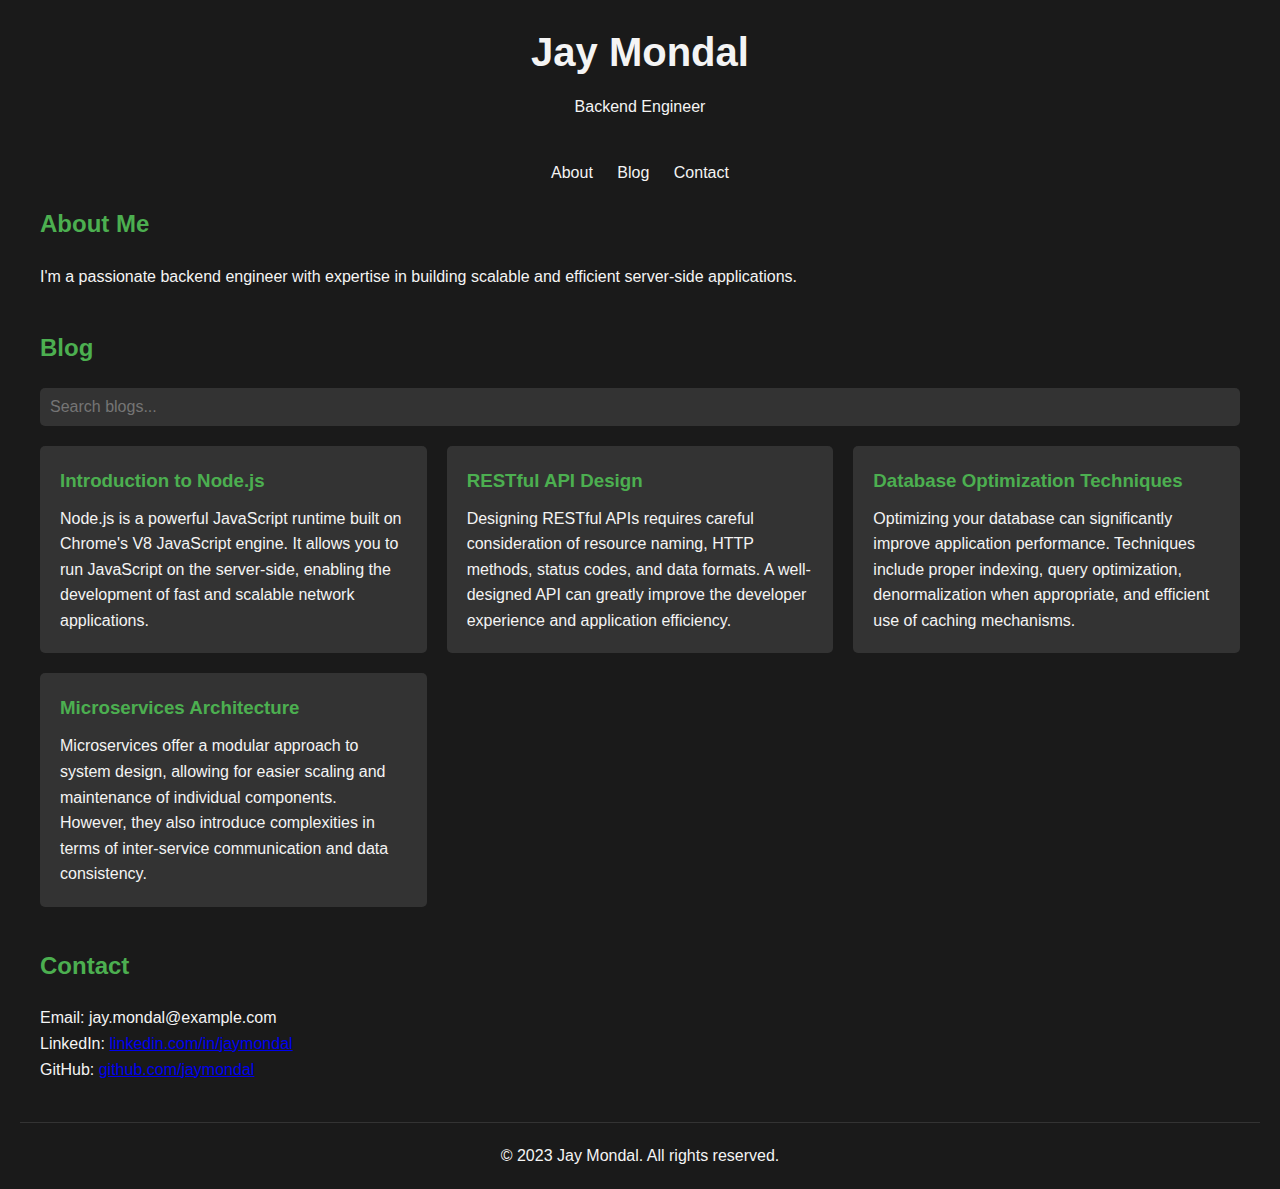
==== index.html @ 89852fc3 "he he he ho ho" ====
<!DOCTYPE html>
<html lang="en">
<head>
    <meta charset="UTF-8">
    <meta name="viewport" content="width=device-width, initial-scale=1.0">
    <title>Jay Mondal - Backend Engineer</title>
    <link rel="stylesheet" href="styles.css">
</head>
<body>
    <header>
        <h1>Jay Mondal</h1>
        <p>Backend Engineer</p>
    </header>

    <nav>
        <a href="#about">About</a>
        <a href="#blog">Blog</a>
        <a href="#contact">Contact</a>
    </nav>

    <main>
        <section id="about">
            <h2>About Me</h2>
            <p>I'm a passionate backend engineer with expertise in building scalable and efficient server-side applications.</p>
        </section>

        <section id="blog">
            <h2>Blog</h2>
            <div id="search-container">
                <input type="text" id="search-input" placeholder="Search blogs...">
            </div>
            <div id="blog-container">
                <!-- Blog posts will be dynamically added here -->
            </div>
        </section>

        <section id="contact">
            <h2>Contact</h2>
            <p>Email: jay.mondal@example.com</p>
            <p>LinkedIn: <a href="https://www.linkedin.com/in/jaymondal" target="_blank">linkedin.com/in/jaymondal</a></p>
            <p>GitHub: <a href="https://github.com/jaymondal" target="_blank">github.com/jaymondal</a></p>
        </section>
    </main>

    <footer>
        <p>&copy; 2023 Jay Mondal. All rights reserved.</p>
    </footer>

    <script src="script.js"></script>
</body>
</html>
---- styles.css ----
* {
    margin: 0;
    padding: 0;
    box-sizing: border-box;
}

body {
    font-family: Arial, sans-serif;
    line-height: 1.6;
    color: #f4f4f4;
    background-color: #1a1a1a;
    padding: 20px;
}

header {
    text-align: center;
    margin-bottom: 40px;
}

h1 {
    font-size: 2.5em;
    margin-bottom: 10px;
    animation: fadeIn 1s ease-in;
}

h2 {
    color: #4CAF50;
    margin-bottom: 20px;
}

nav {
    margin-bottom: 20px;
    text-align: center;
}

nav a {
    color: #f4f4f4;
    text-decoration: none;
    margin: 0 10px;
    transition: color 0.3s ease;
}

nav a:hover {
    color: #4CAF50;
}

main {
    max-width: 1200px;
    margin: 0 auto;
}

section {
    margin-bottom: 40px;
}

#search-container {
    margin-bottom: 20px;
}

#search-input {
    width: 100%;
    padding: 10px;
    font-size: 16px;
    background-color: #333;
    color: #f4f4f4;
    border: none;
    border-radius: 5px;
}

#blog-container {
    display: grid;
    grid-template-columns: repeat(auto-fill, minmax(300px, 1fr));
    gap: 20px;
}

.blog-post {
    background-color: #333;
    padding: 20px;
    border-radius: 5px;
    transition: transform 0.3s ease;
}

.blog-post:hover {
    transform: translateY(-5px);
}

.blog-post h3 {
    margin-bottom: 10px;
    color: #4CAF50;
}

footer {
    text-align: center;
    margin-top: 40px;
    padding-top: 20px;
    border-top: 1px solid #333;
}

@keyframes fadeIn {
    from { opacity: 0; }
    to { opacity: 1; }
}

@media (max-width: 600px) {
    #blog-container {
        grid-template-columns: 1fr;
    }
}
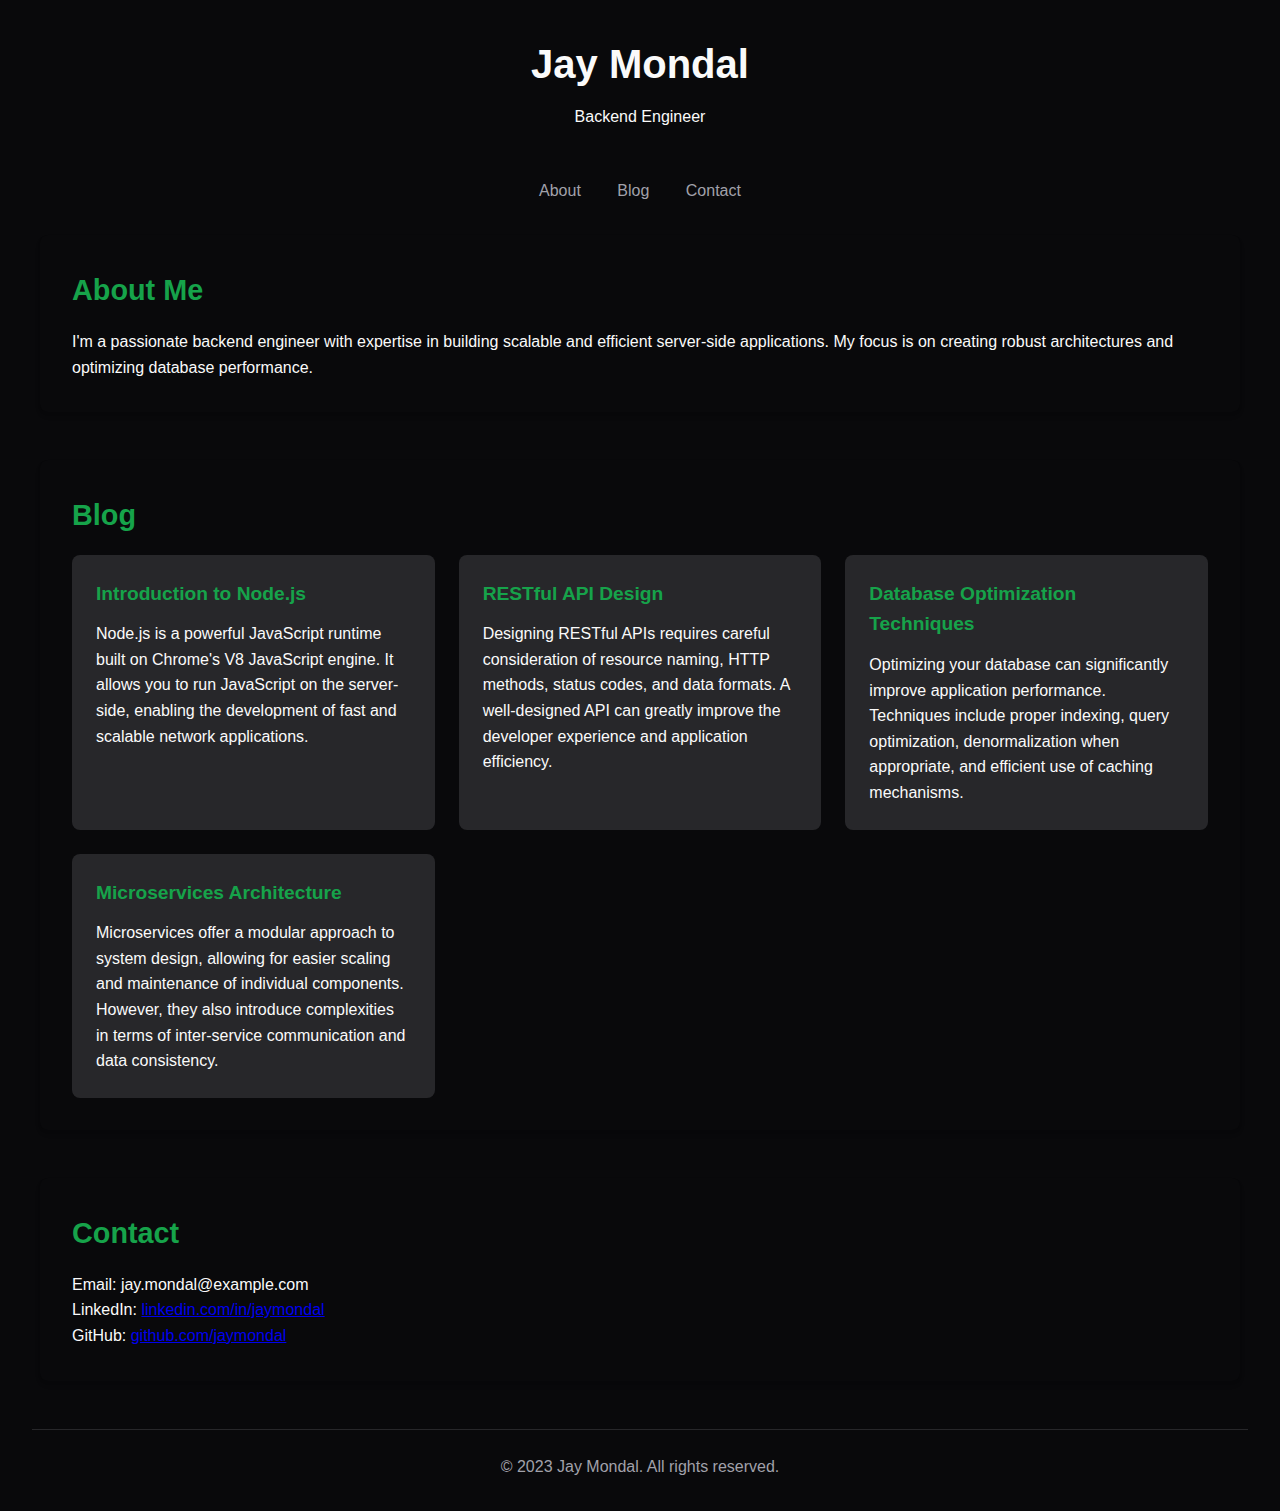
==== commit f2128414: "he he he ho ho" ====
--- a/index.html
+++ b/index.html
@@ -4,7 +4,130 @@
     <meta charset="UTF-8">
     <meta name="viewport" content="width=device-width, initial-scale=1.0">
     <title>Jay Mondal - Backend Engineer</title>
-    <link rel="stylesheet" href="styles.css">
+    <style>
+        :root {
+            --background: hsl(240, 10%, 3.9%);
+            --foreground: hsl(0, 0%, 98%);
+            --card: hsl(240, 10%, 3.9%);
+            --card-foreground: hsl(0, 0%, 98%);
+            --popover: hsl(240, 10%, 3.9%);
+            --popover-foreground: hsl(0, 0%, 98%);
+            --primary: hsl(142.1, 76.2%, 36.3%);
+            --primary-foreground: hsl(355.7, 100%, 97.3%);
+            --secondary: hsl(240, 3.7%, 15.9%);
+            --secondary-foreground: hsl(0, 0%, 98%);
+            --muted: hsl(240, 3.7%, 15.9%);
+            --muted-foreground: hsl(240, 5%, 64.9%);
+            --accent: hsl(240, 3.7%, 15.9%);
+            --accent-foreground: hsl(0, 0%, 98%);
+            --destructive: hsl(0, 62.8%, 30.6%);
+            --destructive-foreground: hsl(0, 0%, 98%);
+            --border: hsl(240, 3.7%, 15.9%);
+            --input: hsl(240, 3.7%, 15.9%);
+            --ring: hsl(142.1, 76.2%, 36.3%);
+            --radius: 0.5rem;
+        }
+
+        * {
+            margin: 0;
+            padding: 0;
+            box-sizing: border-box;
+        }
+
+        body {
+            font-family: -apple-system, BlinkMacSystemFont, "Segoe UI", Roboto, "Helvetica Neue", Arial, sans-serif;
+            line-height: 1.6;
+            color: var(--foreground);
+            background-color: var(--background);
+            padding: 2rem;
+        }
+
+        header {
+            text-align: center;
+            margin-bottom: 3rem;
+        }
+
+        h1 {
+            font-size: 2.5rem;
+            margin-bottom: 0.5rem;
+            font-weight: 700;
+        }
+
+        h2 {
+            color: var(--primary);
+            margin-bottom: 1rem;
+            font-size: 1.8rem;
+            font-weight: 600;
+        }
+
+        nav {
+            margin-bottom: 2rem;
+            text-align: center;
+        }
+
+        nav a {
+            color: var(--muted-foreground);
+            text-decoration: none;
+            margin: 0 1rem;
+            transition: color 0.3s ease;
+            font-weight: 500;
+        }
+
+        nav a:hover {
+            color: var(--primary);
+        }
+
+        main {
+            max-width: 1200px;
+            margin: 0 auto;
+        }
+
+        section {
+            margin-bottom: 3rem;
+            padding: 2rem;
+            background-color: var(--card);
+            border-radius: var(--radius);
+            box-shadow: 0 4px 6px -1px rgba(0, 0, 0, 0.1), 0 2px 4px -1px rgba(0, 0, 0, 0.06);
+        }
+
+        .blog-grid {
+            display: grid;
+            grid-template-columns: repeat(auto-fill, minmax(300px, 1fr));
+            gap: 1.5rem;
+        }
+
+        .blog-post {
+            background-color: var(--accent);
+            padding: 1.5rem;
+            border-radius: var(--radius);
+            transition: transform 0.3s ease;
+        }
+
+        .blog-post:hover {
+            transform: translateY(-5px);
+        }
+
+        .blog-post h3 {
+            margin-bottom: 0.75rem;
+            color: var(--primary);
+            font-size: 1.2rem;
+            font-weight: 600;
+        }
+
+        footer {
+            text-align: center;
+            margin-top: 3rem;
+            padding-top: 1.5rem;
+            border-top: 1px solid var(--border);
+            color: var(--muted-foreground);
+        }
+
+        @media (max-width: 600px) {
+            .blog-grid {
+                grid-template-columns: 1fr;
+            }
+        }
+    </style>
 </head>
 <body>
     <header>
@@ -21,16 +144,28 @@
     <main>
         <section id="about">
             <h2>About Me</h2>
-            <p>I'm a passionate backend engineer with expertise in building scalable and efficient server-side applications.</p>
+            <p>I'm a passionate backend engineer with expertise in building scalable and efficient server-side applications. My focus is on creating robust architectures and optimizing database performance.</p>
         </section>
 
         <section id="blog">
             <h2>Blog</h2>
-            <div id="search-container">
-                <input type="text" id="search-input" placeholder="Search blogs...">
-            </div>
-            <div id="blog-container">
-                <!-- Blog posts will be dynamically added here -->
+            <div class="blog-grid">
+                <div class="blog-post">
+                    <h3>Introduction to Node.js</h3>
+                    <p>Node.js is a powerful JavaScript runtime built on Chrome's V8 JavaScript engine. It allows you to run JavaScript on the server-side, enabling the development of fast and scalable network applications.</p>
+                </div>
+                <div class="blog-post">
+                    <h3>RESTful API Design</h3>
+                    <p>Designing RESTful APIs requires careful consideration of resource naming, HTTP methods, status codes, and data formats. A well-designed API can greatly improve the developer experience and application efficiency.</p>
+                </div>
+                <div class="blog-post">
+                    <h3>Database Optimization Techniques</h3>
+                    <p>Optimizing your database can significantly improve application performance. Techniques include proper indexing, query optimization, denormalization when appropriate, and efficient use of caching mechanisms.</p>
+                </div>
+                <div class="blog-post">
+                    <h3>Microservices Architecture</h3>
+                    <p>Microservices offer a modular approach to system design, allowing for easier scaling and maintenance of individual components. However, they also introduce complexities in terms of inter-service communication and data consistency.</p>
+                </div>
             </div>
         </section>
 
@@ -45,7 +180,5 @@
     <footer>
         <p>&copy; 2023 Jay Mondal. All rights reserved.</p>
     </footer>
-
-    <script src="script.js"></script>
 </body>
 </html>
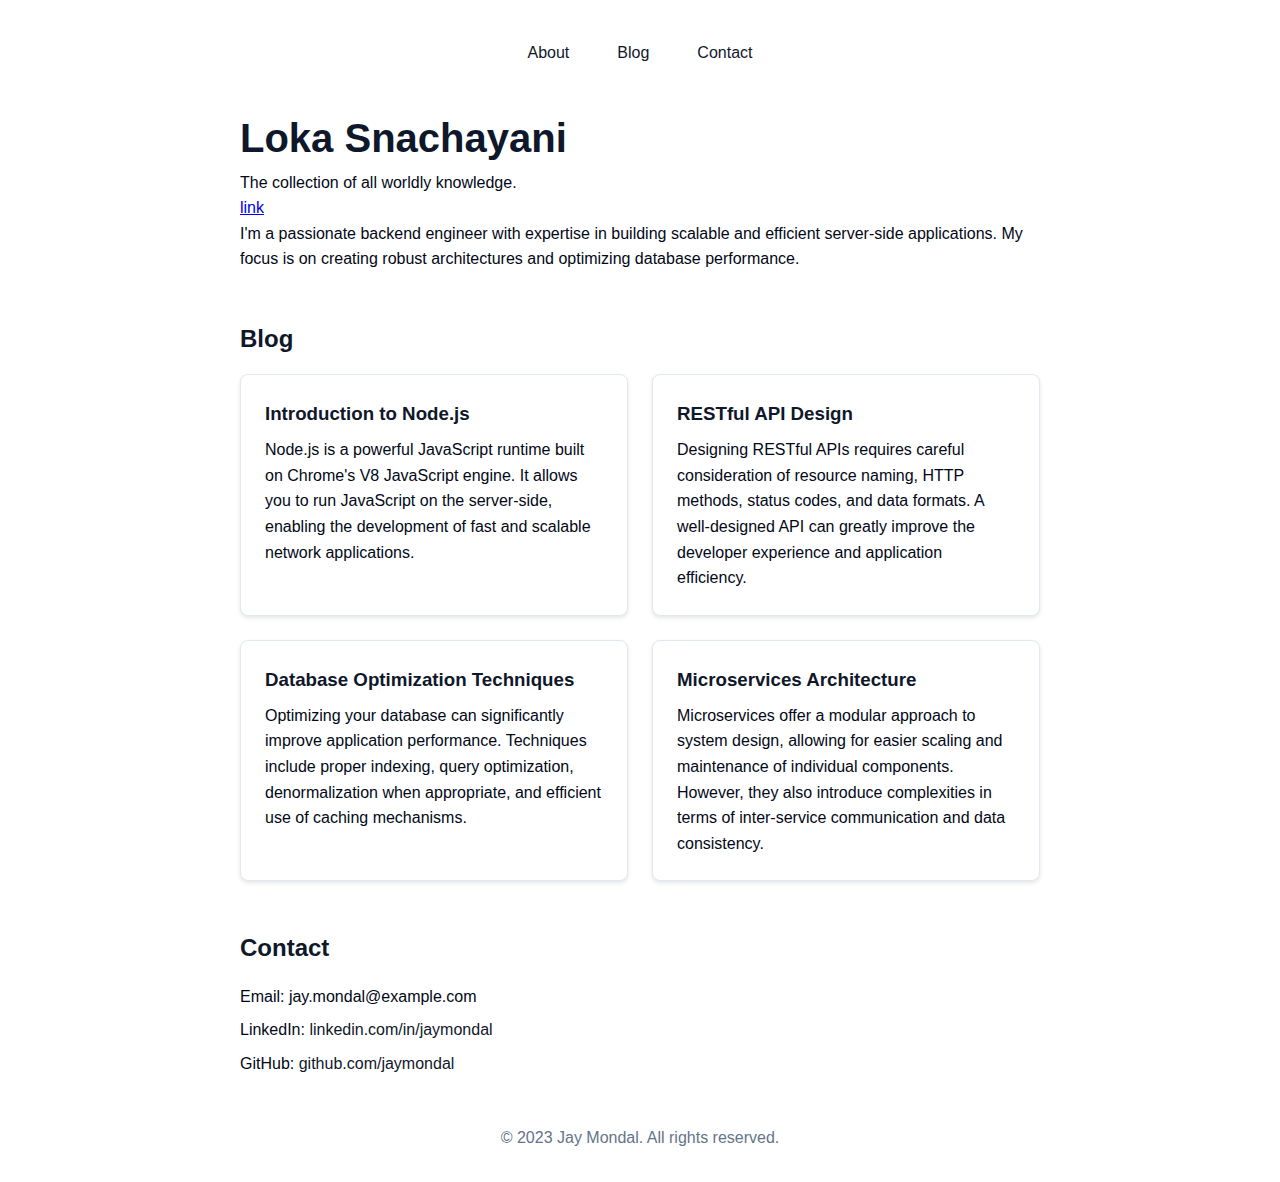
==== commit 8a7e725d: "he he he ho ho1" ====
--- a/index.html
+++ b/index.html
@@ -4,146 +4,28 @@
     <meta charset="UTF-8">
     <meta name="viewport" content="width=device-width, initial-scale=1.0">
     <title>Jay Mondal - Backend Engineer</title>
-    <style>
-        :root {
-            --background: hsl(240, 10%, 3.9%);
-            --foreground: hsl(0, 0%, 98%);
-            --card: hsl(240, 10%, 3.9%);
-            --card-foreground: hsl(0, 0%, 98%);
-            --popover: hsl(240, 10%, 3.9%);
-            --popover-foreground: hsl(0, 0%, 98%);
-            --primary: hsl(142.1, 76.2%, 36.3%);
-            --primary-foreground: hsl(355.7, 100%, 97.3%);
-            --secondary: hsl(240, 3.7%, 15.9%);
-            --secondary-foreground: hsl(0, 0%, 98%);
-            --muted: hsl(240, 3.7%, 15.9%);
-            --muted-foreground: hsl(240, 5%, 64.9%);
-            --accent: hsl(240, 3.7%, 15.9%);
-            --accent-foreground: hsl(0, 0%, 98%);
-            --destructive: hsl(0, 62.8%, 30.6%);
-            --destructive-foreground: hsl(0, 0%, 98%);
-            --border: hsl(240, 3.7%, 15.9%);
-            --input: hsl(240, 3.7%, 15.9%);
-            --ring: hsl(142.1, 76.2%, 36.3%);
-            --radius: 0.5rem;
-        }
-
-        * {
-            margin: 0;
-            padding: 0;
-            box-sizing: border-box;
-        }
-
-        body {
-            font-family: -apple-system, BlinkMacSystemFont, "Segoe UI", Roboto, "Helvetica Neue", Arial, sans-serif;
-            line-height: 1.6;
-            color: var(--foreground);
-            background-color: var(--background);
-            padding: 2rem;
-        }
-
-        header {
-            text-align: center;
-            margin-bottom: 3rem;
-        }
-
-        h1 {
-            font-size: 2.5rem;
-            margin-bottom: 0.5rem;
-            font-weight: 700;
-        }
-
-        h2 {
-            color: var(--primary);
-            margin-bottom: 1rem;
-            font-size: 1.8rem;
-            font-weight: 600;
-        }
-
-        nav {
-            margin-bottom: 2rem;
-            text-align: center;
-        }
-
-        nav a {
-            color: var(--muted-foreground);
-            text-decoration: none;
-            margin: 0 1rem;
-            transition: color 0.3s ease;
-            font-weight: 500;
-        }
-
-        nav a:hover {
-            color: var(--primary);
-        }
-
-        main {
-            max-width: 1200px;
-            margin: 0 auto;
-        }
-
-        section {
-            margin-bottom: 3rem;
-            padding: 2rem;
-            background-color: var(--card);
-            border-radius: var(--radius);
-            box-shadow: 0 4px 6px -1px rgba(0, 0, 0, 0.1), 0 2px 4px -1px rgba(0, 0, 0, 0.06);
-        }
-
-        .blog-grid {
-            display: grid;
-            grid-template-columns: repeat(auto-fill, minmax(300px, 1fr));
-            gap: 1.5rem;
-        }
-
-        .blog-post {
-            background-color: var(--accent);
-            padding: 1.5rem;
-            border-radius: var(--radius);
-            transition: transform 0.3s ease;
-        }
-
-        .blog-post:hover {
-            transform: translateY(-5px);
-        }
-
-        .blog-post h3 {
-            margin-bottom: 0.75rem;
-            color: var(--primary);
-            font-size: 1.2rem;
-            font-weight: 600;
-        }
-
-        footer {
-            text-align: center;
-            margin-top: 3rem;
-            padding-top: 1.5rem;
-            border-top: 1px solid var(--border);
-            color: var(--muted-foreground);
-        }
-
-        @media (max-width: 600px) {
-            .blog-grid {
-                grid-template-columns: 1fr;
-            }
-        }
-    </style>
+    <link rel="stylesheet" href="styles.css">
 </head>
 <body>
     <header>
-        <h1>Jay Mondal</h1>
-        <p>Backend Engineer</p>
+        
+        <nav>
+            <a href="#about">About</a>
+            <a href="#blog">Blog</a>
+            <a href="#contact">Contact</a>
+        </nav>
+
     </header>
 
-    <nav>
-        <a href="#about">About</a>
-        <a href="#blog">Blog</a>
-        <a href="#contact">Contact</a>
-    </nav>
 
     <main>
         <section id="about">
-            <h2>About Me</h2>
+            <div>
+            <h1>Loka Snachayani</h1>
+            <p>The collection of all worldly knowledge.</p>
+            
+            </div>
+            <a href="/blog/1.html">link</a>
             <p>I'm a passionate backend engineer with expertise in building scalable and efficient server-side applications. My focus is on creating robust architectures and optimizing database performance.</p>
         </section>
 
--- a/styles.css
+++ b/styles.css
@@ -0,0 +1,129 @@
+:root {
+  --background: 0 0% 100%;
+  --foreground: 222.2 84% 4.9%;
+  --card: 0 0% 100%;
+  --card-foreground: 222.2 84% 4.9%;
+  --popover: 0 0% 100%;
+  --popover-foreground: 222.2 84% 4.9%;
+  --primary: 222.2 47.4% 11.2%;
+  --primary-foreground: 210 40% 98%;
+  --secondary: 210 40% 96.1%;
+  --secondary-foreground: 222.2 47.4% 11.2%;
+  --muted: 210 40% 96.1%;
+  --muted-foreground: 215.4 16.3% 46.9%;
+  --accent: 210 40% 96.1%;
+  --accent-foreground: 222.2 47.4% 11.2%;
+  --destructive: 0 84.2% 60.2%;
+  --destructive-foreground: 210 40% 98%;
+  --border: 214.3 31.8% 91.4%;
+  --input: 214.3 31.8% 91.4%;
+  --ring: 222.2 84% 4.9%;
+  --radius: 0.5rem;
+}
+
+
+
+* {
+  margin: 0;
+  padding: 0;
+  box-sizing: border-box;
+}
+
+body {
+  font-family: -apple-system, BlinkMacSystemFont, "Segoe UI", Roboto, "Helvetica Neue", Arial, sans-serif;
+  line-height: 1.6;
+  color: hsl(var(--foreground));
+  background-color: hsl(var(--background));
+  padding: 2rem;
+}
+
+header {
+  text-align: center;
+  margin-bottom: 2rem;
+}
+
+h1 {
+  font-size: 2.5rem;
+  color: hsl(var(--primary));
+}
+
+nav {
+  display: flex;
+  justify-content: center;
+  gap: 1rem;
+  margin-bottom: 2rem;
+}
+
+nav a {
+  text-decoration: none;
+  color: hsl(var(--primary));
+  padding: 0.5rem 1rem;
+  border-radius: var(--radius);
+  transition: background-color 0.3s ease;
+}
+
+nav a:hover {
+  background-color: hsl(var(--accent));
+}
+
+main {
+  max-width: 800px;
+  margin: 0 auto;
+}
+
+section {
+  margin-bottom: 3rem;
+}
+
+h2 {
+  color: hsl(var(--primary));
+  margin-bottom: 1rem;
+}
+
+.blog-grid {
+  display: grid;
+  grid-template-columns: repeat(auto-fit, minmax(300px, 1fr));
+  gap: 1.5rem;
+}
+
+.blog-post {
+  background-color: hsl(var(--card));
+  border: 1px solid hsl(var(--border));
+  border-radius: var(--radius);
+  padding: 1.5rem;
+  box-shadow: 0 2px 4px rgba(0, 0, 0, 0.1);
+}
+
+.blog-post h3 {
+  color: hsl(var(--primary));
+  margin-bottom: 0.5rem;
+}
+
+#contact p {
+  margin-bottom: 0.5rem;
+}
+
+#contact a {
+  color: hsl(var(--primary));
+  text-decoration: none;
+}
+
+#contact a:hover {
+  text-decoration: underline;
+}
+
+footer {
+  text-align: center;
+  margin-top: 2rem;
+  color: hsl(var(--muted-foreground));
+}
+
+@media (max-width: 600px) {
+  body {
+    padding: 1rem;
+  }
+
+  .blog-grid {
+    grid-template-columns: 1fr;
+  }
+}